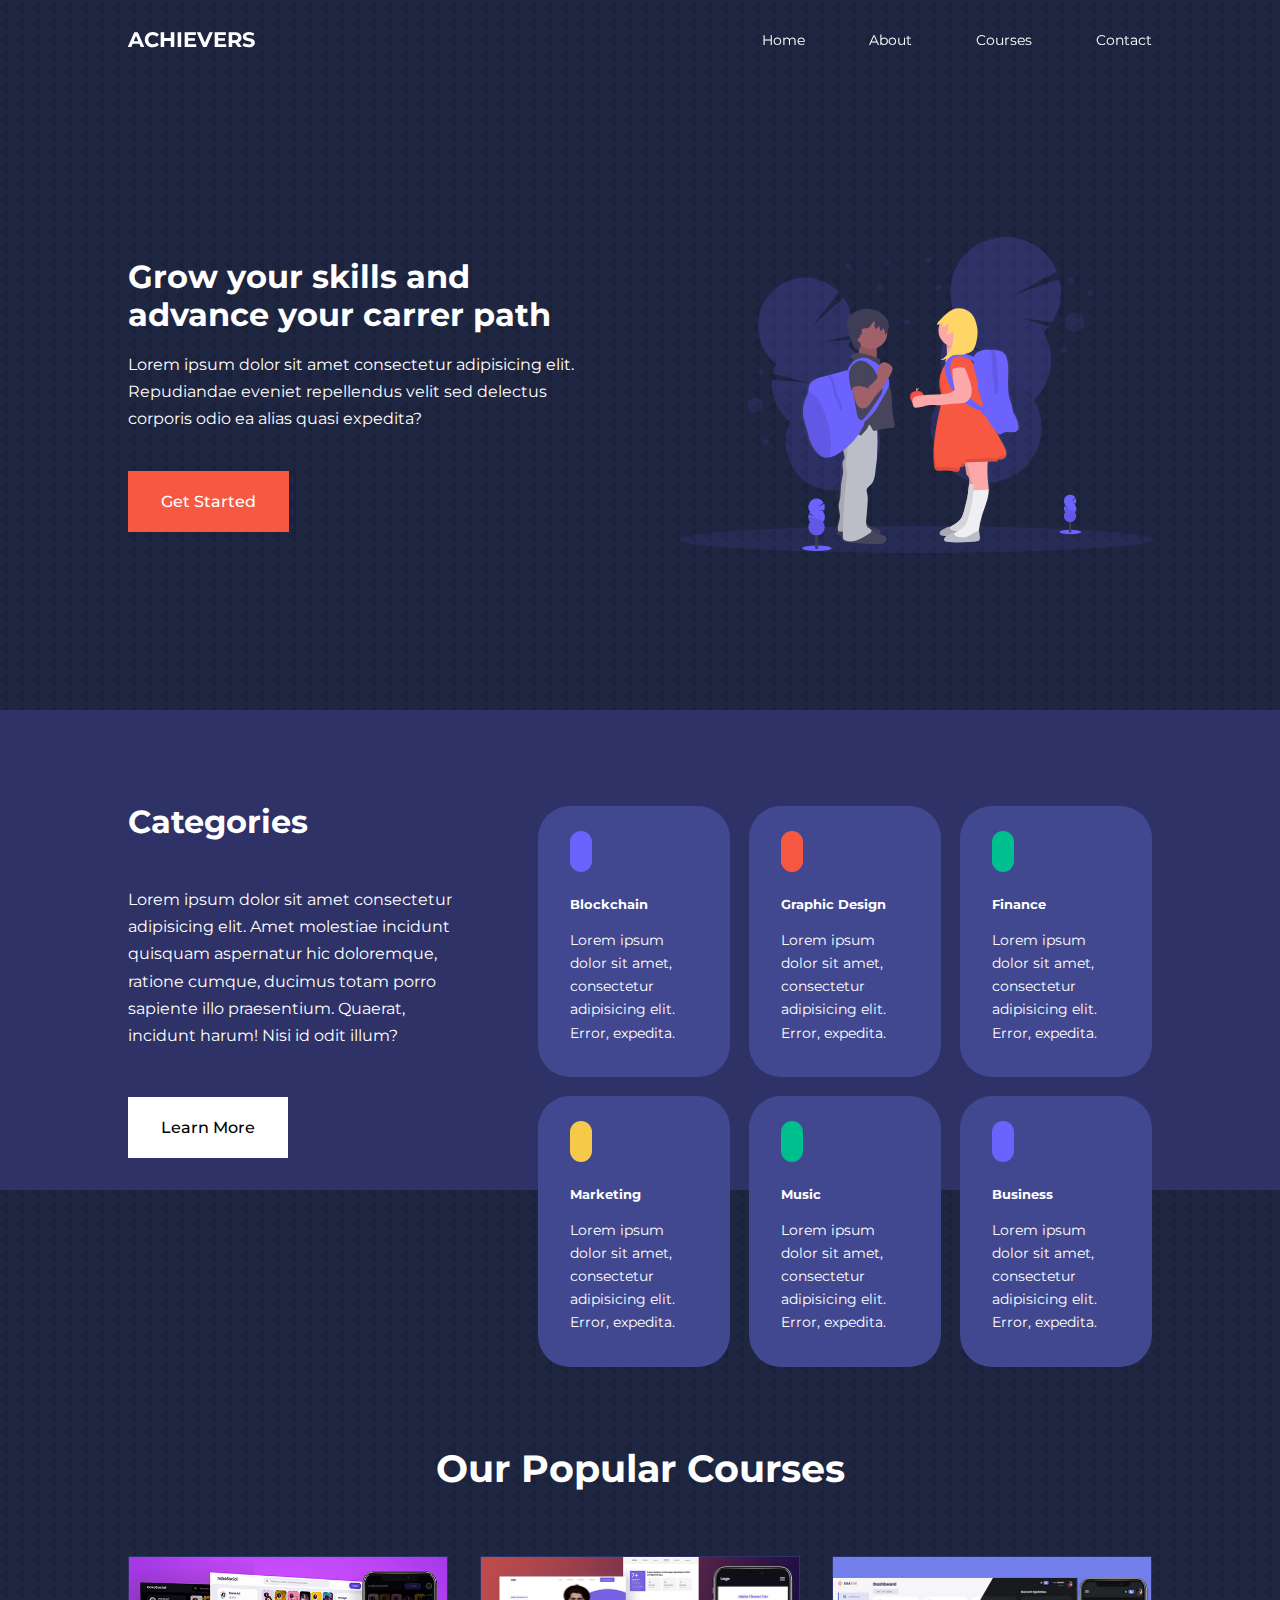
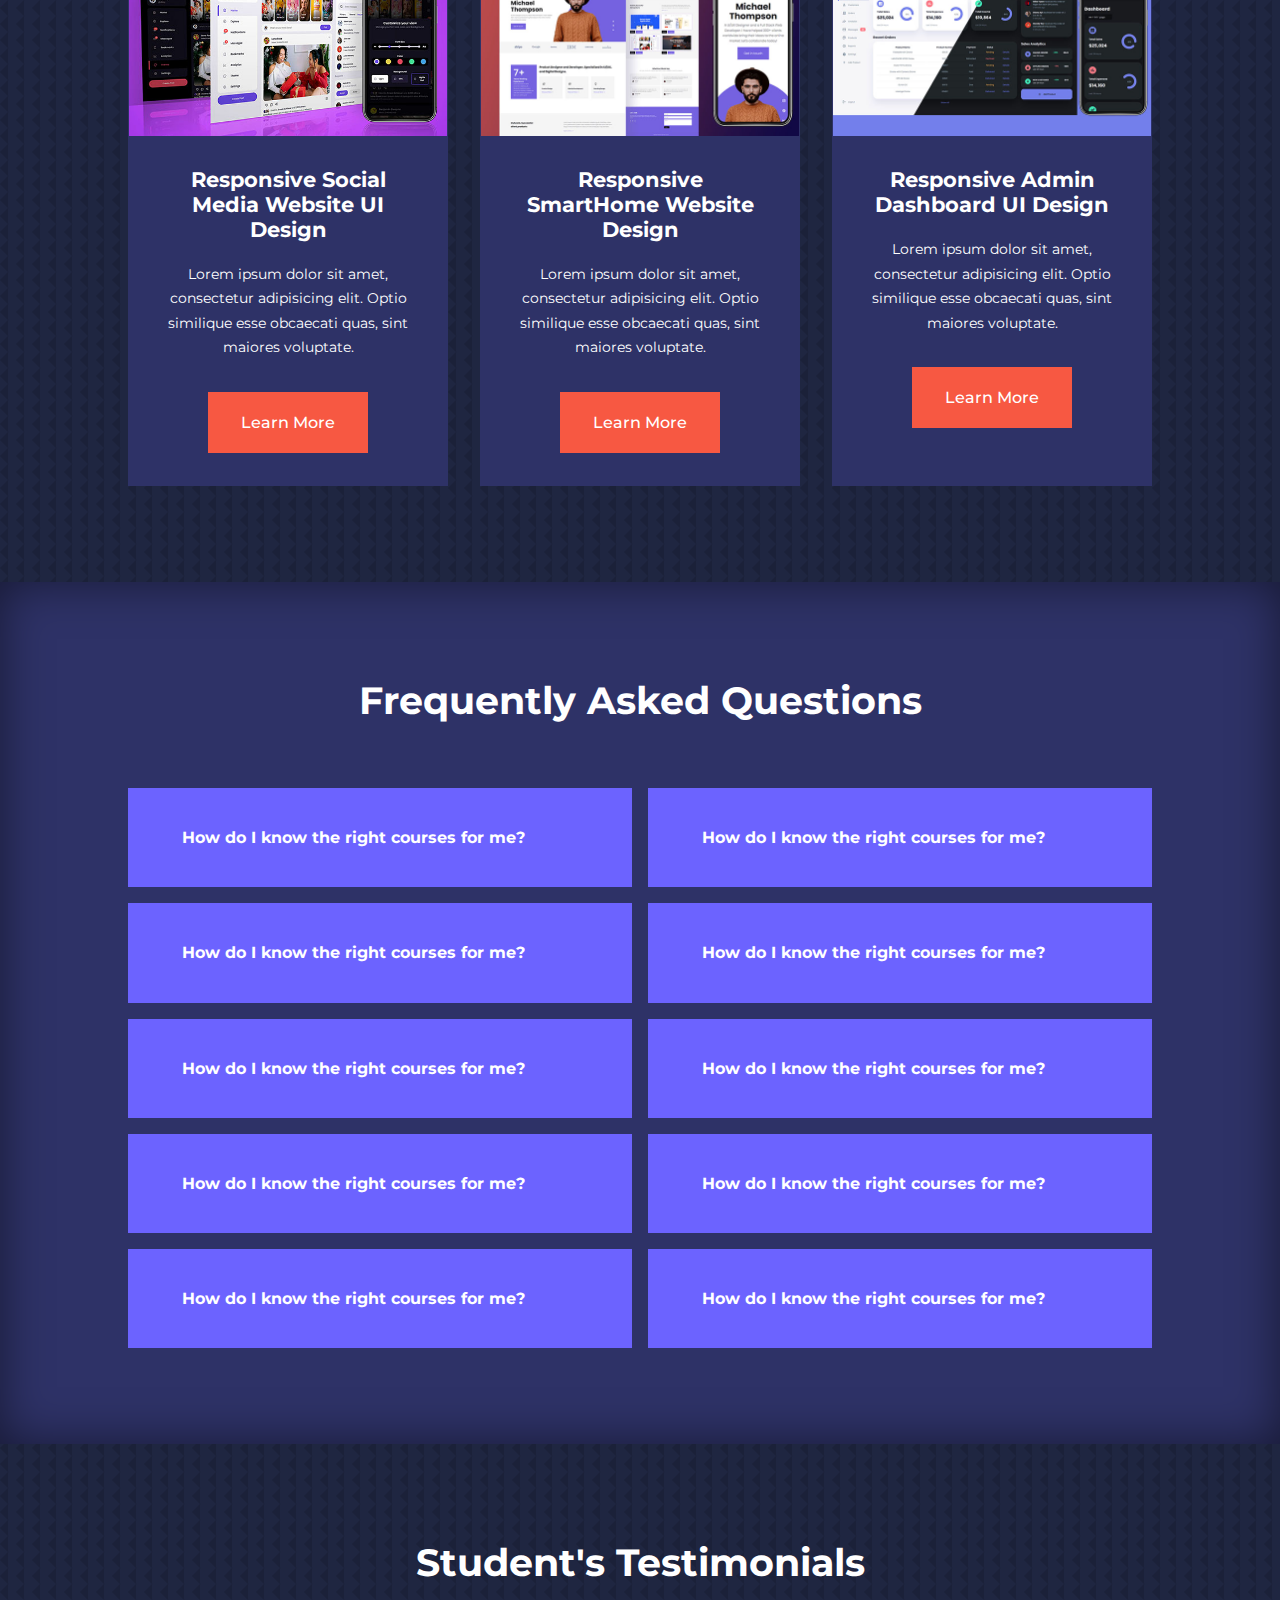
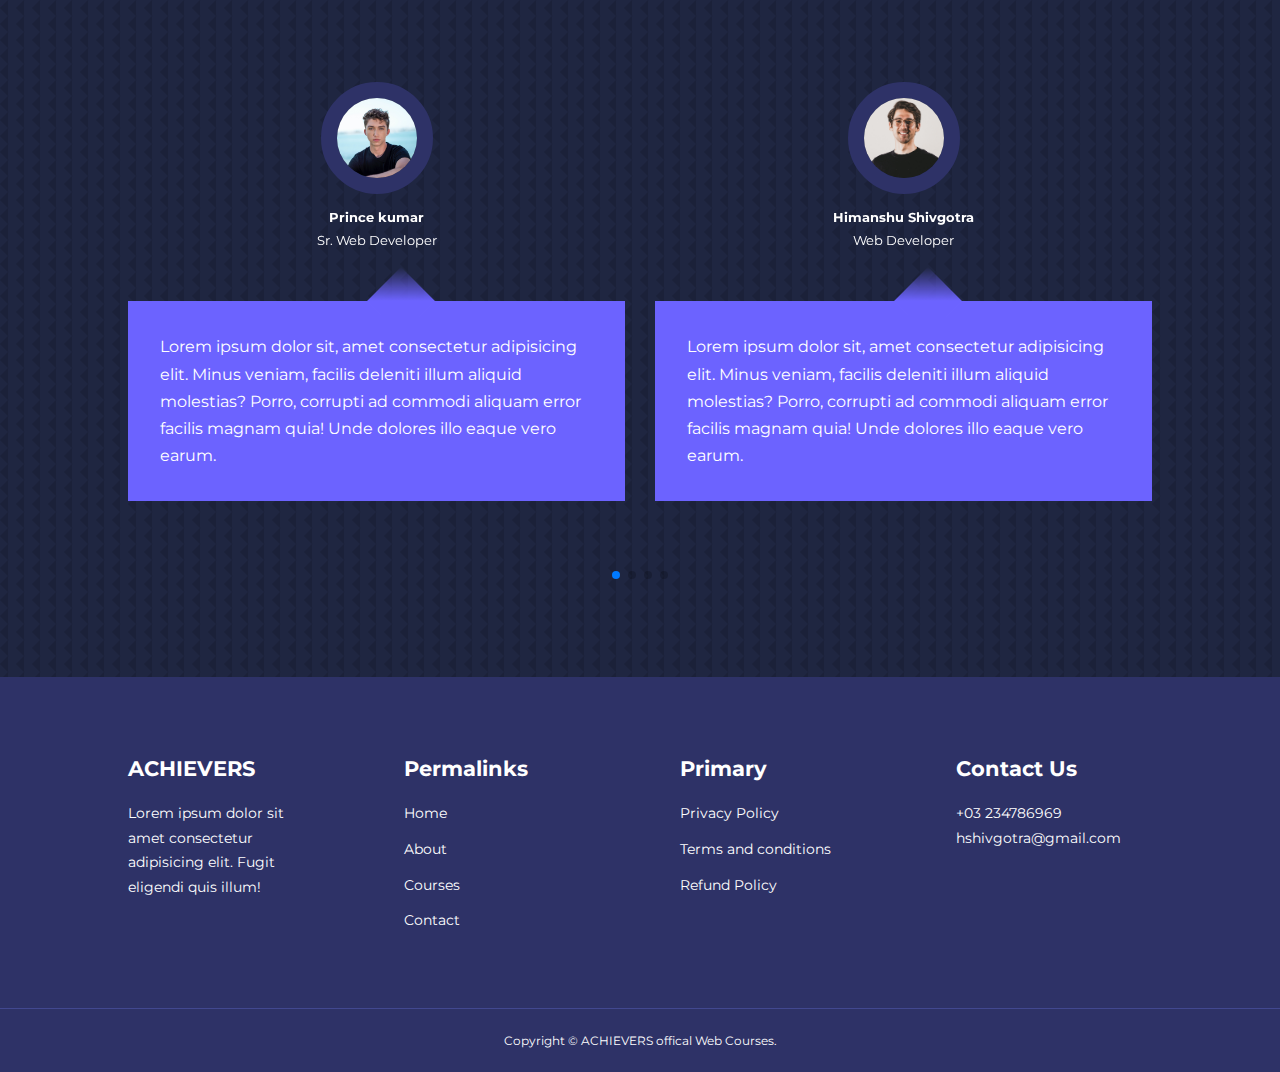
==== index.html @ 848cae5c "Acheivers Course Website" ====
<!DOCTYPE html>
<html lang="en">

<head>
    <meta charset="UTF-8">
    <meta http-equiv="X-UA-Compatible" content="IE=edge">
    <meta name="viewport" content="width=device-width, initial-scale=1.0">
    <title>Achievers</title>
    <link rel="stylesheet" href="./css/style.css">
    <!-- Font Awesome CDN link  -->
    <link rel="stylesheet" href="https://unicons.iconscout.com/release/v4.0.0/css/line.css">
    <!-- Google Font  -->
    <link rel="preconnect" href="https://fonts.googleapis.com">
    <link rel="preconnect" href="https://fonts.gstatic.com" crossorigin>
    <link
        href="https://fonts.googleapis.com/css2?family=Montserrat:ital,wght@0,300;0,400;0,500;0,700;0,800;0,900;1,600&display=swap"
        rel="stylesheet">

    <!-- Swiper  JS  -->
    <link rel="stylesheet" href="https://unpkg.com/swiper@8/swiper-bundle.min.css" />
    <style>
        body {
            background-image: url("images/bg-texture.png");
        }
    </style>
</head>

<body>
    <nav>
        <!--this type of naming called BEM naming -->
        <div class="container nav__container">
            <a href="index.html">
                <h4>ACHIEVERS</h4>
            </a>
            <ul class="nav__menu">
                <li><a href="index.html">Home</a></li>
                <li><a href="about.html">About</a></li>
                <li><a href="courses.html">Courses</a></li>
                <li><a href="contact.html">Contact</a></li>
            </ul>
            <button id="open-menu-btn"><i class="uil uil-bars"></i></button>
            <button id="close-menu-btn"><i class="uil uil-times"></i></button>
        </div>
    </nav>

    <!-- ================================= END OF NAVBAR ================================     -->

    <!-- =================  HEADER =========================    -->
    <header>
        <div class="container header__container">
            <div class="header__left">
                <h1>Grow your skills and advance your carrer path</h1>
                <p>Lorem ipsum dolor sit amet consectetur adipisicing elit. Repudiandae eveniet repellendus velit sed
                    delectus corporis odio ea alias quasi expedita?</p>
                <a href="courses.html" class="btn btn-primary">Get Started</a>
            </div>

            <div class="header__right">
                <img src="./images/header.svg">
            </div>
        </div>
    </header>

    <!-- ================= END OF HEADER =========================    -->

    <!-- ======================== CATEGORY ======================================= -->

    <section class="categories">
        <div class="container categories__container">
            <div class="categories__left">
                <h1>Categories</h1>
                <p>Lorem ipsum dolor sit amet consectetur adipisicing elit. Amet molestiae incidunt quisquam
                    aspernatur hic doloremque, ratione cumque, ducimus totam porro sapiente illo praesentium.
                    Quaerat, incidunt harum! Nisi id odit illum?
                </p>
                <a href="#" class="btn">Learn More</a>
            </div>

            <div class="categories__right">
                <article class="category">
                    <span class="category__icon"><i class="uil uil-bitcoin-circle"></i></span>
                    <h5>Blockchain</h5>
                    <p>Lorem ipsum dolor sit amet, consectetur adipisicing elit. Error, expedita.</p>
                </article>

                <article class="category">
                    <span class="category__icon"><i class="uil uil-palette"></i></span>
                    <h5>Graphic Design</h5>
                    <p>Lorem ipsum dolor sit amet, consectetur adipisicing elit. Error, expedita.</p>
                </article>

                <article class="category">
                    <span class="category__icon"><i class="uil uil-usd-circle"></i></span>
                    <h5>Finance</h5>
                    <p>Lorem ipsum dolor sit amet, consectetur adipisicing elit. Error, expedita.</p>
                </article>

                <article class="category">
                    <span class="category__icon"><i class="uil uil-megaphone"></i></span>
                    <h5>Marketing</h5>
                    <p>Lorem ipsum dolor sit amet, consectetur adipisicing elit. Error, expedita.</p>
                </article>

                <article class="category">
                    <span class="category__icon"><i class="uil uil-music"></i></i></span>
                    <h5>Music</h5>
                    <p>Lorem ipsum dolor sit amet, consectetur adipisicing elit. Error, expedita.</p>
                </article>

                <article class="category">
                    <span class="category__icon"><i class="uil uil-puzzle-piece"></i></span>
                    <h5>Business</h5>
                    <p>Lorem ipsum dolor sit amet, consectetur adipisicing elit. Error, expedita.</p>
                </article>

            </div>
        </div>
    </section>

    <!-- ========================END OF CATEGORY ======================================= -->


    <!-- ========================COURSES ======================================= -->

    <section class="courses">
        <h2>Our Popular Courses</h2>
        <div class="container courses__container">
            <article class="course">
                <div class="course__image">
                    <img src="./images/course1.jpg" alt="">
                </div>
                <div class="course__info">
                    <h4>Responsive Social Media Website UI Design</h4>
                    <p>Lorem ipsum dolor sit amet, consectetur adipisicing elit. Optio similique esse obcaecati quas,
                        sint
                        maiores voluptate.
                    </p>
                    <a href="courses.html" class="btn btn-primary">Learn More</a>
                </div>
            </article>

            <article class="course">
                <div class="course__image">
                    <img src="./images/course2.jpg" alt="">
                </div>
                <div class="course__info">
                    <h4>Responsive SmartHome Website Design</h4>
                    <p>Lorem ipsum dolor sit amet, consectetur adipisicing elit. Optio similique esse obcaecati quas,
                        sint
                        maiores voluptate.
                    </p>
                    <a href="courses.html" class="btn btn-primary">Learn More</a>
                </div>
            </article>

            <article class="course">
                <div class="course__image">
                    <img src="./images/course3.jpg" alt="">
                </div>
                <div class="course__info">
                    <h4>Responsive Admin Dashboard UI Design</h4>
                    <p>Lorem ipsum dolor sit amet, consectetur adipisicing elit. Optio similique esse obcaecati quas,
                        sint
                        maiores voluptate.
                    </p>
                    <a href="courses.html" class="btn btn-primary">Learn More</a>
                </div>
            </article>
        </div>
    </section>



    <!-- ========================END OF COURSES ======================================= -->


    <!-- ======================== FAQs======================================= -->

    <section class="faqs">
        <h2>Frequently Asked Questions</h2>
        <div class="container faqs__container">
            <article class="faq">
                <div class="faq__icon"><i class="uil uil-plus"></i></div>
                <div class="question__answer">
                    <h4>How do I know the right courses for me?</h4>
                    <p>Lorem ipsum dolor, sit amet consectetur adipisicing elit. Minima facere quaerat nam quos ea
                        fugiat sapiente eos ipsam accusantium id facilis commodi dolorem tempora autem, reiciendis

                    </p>
                </div>
            </article>

            <article class="faq">
                <div class="faq__icon"><i class="uil uil-plus"></i></div>
                <div class="question__answer">
                    <h4>How do I know the right courses for me?</h4>
                    <p>Lorem ipsum dolor, sit amet consectetur adipisicing elit. Minima facere quaerat nam quos ea
                        fugiat sapiente eos ipsam accusantium id facilis commodi dolorem tempora autem, reiciendis

                    </p>
                </div>
            </article>

            <article class="faq">
                <div class="faq__icon"><i class="uil uil-plus"></i></div>
                <div class="question__answer">
                    <h4>How do I know the right courses for me?</h4>
                    <p>Lorem ipsum dolor, sit amet consectetur adipisicing elit. Minima facere quaerat nam quos ea
                        fugiat sapiente eos ipsam accusantium id facilis commodi dolorem tempora autem, reiciendis

                    </p>
                </div>
            </article>

            <article class="faq">
                <div class="faq__icon"><i class="uil uil-plus"></i></div>
                <div class="question__answer">
                    <h4>How do I know the right courses for me?</h4>
                    <p>Lorem ipsum dolor, sit amet consectetur adipisicing elit. Minima facere quaerat nam quos ea
                        fugiat sapiente eos ipsam accusantium id facilis commodi dolorem tempora autem, reiciendis

                    </p>
                </div>
            </article>

            <article class="faq">
                <div class="faq__icon"><i class="uil uil-plus"></i></div>
                <div class="question__answer">
                    <h4>How do I know the right courses for me?</h4>
                    <p>Lorem ipsum dolor, sit amet consectetur adipisicing elit. Minima facere quaerat nam quos ea
                        fugiat sapiente eos ipsam accusantium id facilis commodi dolorem tempora autem, reiciendis

                    </p>
                </div>
            </article>

            <article class="faq">
                <div class="faq__icon"><i class="uil uil-plus"></i></div>
                <div class="question__answer">
                    <h4>How do I know the right courses for me?</h4>
                    <p>Lorem ipsum dolor, sit amet consectetur adipisicing elit. Minima facere quaerat nam quos ea
                        fugiat sapiente eos ipsam accusantium id facilis commodi dolorem tempora autem, reiciendis

                    </p>
                </div>
            </article>

            <article class="faq">
                <div class="faq__icon"><i class="uil uil-plus"></i></div>
                <div class="question__answer">
                    <h4>How do I know the right courses for me?</h4>
                    <p>Lorem ipsum dolor, sit amet consectetur adipisicing elit. Minima facere quaerat nam quos ea
                        fugiat sapiente eos ipsam accusantium id facilis commodi dolorem tempora autem, reiciendis

                    </p>
                </div>
            </article>

            <article class="faq">
                <div class="faq__icon"><i class="uil uil-plus"></i></div>
                <div class="question__answer">
                    <h4>How do I know the right courses for me?</h4>
                    <p>Lorem ipsum dolor, sit amet consectetur adipisicing elit. Minima facere quaerat nam quos ea
                        fugiat sapiente eos ipsam accusantium id facilis commodi dolorem tempora autem, reiciendis

                    </p>
                </div>
            </article>

            <article class="faq">
                <div class="faq__icon"><i class="uil uil-plus"></i></div>
                <div class="question__answer">
                    <h4>How do I know the right courses for me?</h4>
                    <p>Lorem ipsum dolor, sit amet consectetur adipisicing elit. Minima facere quaerat nam quos ea
                        fugiat sapiente eos ipsam accusantium id facilis commodi dolorem tempora autem, reiciendis

                    </p>
                </div>
            </article>

            <article class="faq">
                <div class="faq__icon"><i class="uil uil-plus"></i></div>
                <div class="question__answer">
                    <h4>How do I know the right courses for me?</h4>
                    <p>Lorem ipsum dolor, sit amet consectetur adipisicing elit. Minima facere quaerat nam quos ea
                        fugiat sapiente eos ipsam accusantium id facilis commodi dolorem tempora autem, reiciendis

                    </p>
                </div>
            </article>

        </div>
    </section>

    <!-- ========================END OF FAQs======================================= -->


    <!-- ===========================TESTIMONIALS SECTION ===================== -->



    <SECTION class="container testimonials__container Sw mySwiper">
        <h2>Student's Testimonials</h2>
        <div class="swiper-wrapper">
            <article class="testimonial swiper-slide">
                <div class="avatar">
                    <img src="./images/avatar3.jpg">
                </div>
                <div class="testimonial__info">
                    <h5>Prince kumar</h5>
                    <small>Sr. Web Developer</small>
                </div>
                <div class="testimonial__body">
                    <p>Lorem ipsum dolor sit, amet consectetur adipisicing elit. Minus veniam, facilis deleniti illum
                        aliquid molestias? Porro, corrupti ad commodi aliquam error facilis magnam quia! Unde dolores
                        illo eaque vero earum.
                    </p>
                </div>
            </article>

            <article class="testimonial swiper-slide">
                <div class="avatar">
                    <img src="./images/avatar0.jpg">
                </div>
                <div class="testimonial__info">
                    <h5>Himanshu Shivgotra </h5>
                    <small>Web Developer</small>
                </div>
                <div class="testimonial__body">
                    <p>Lorem ipsum dolor sit, amet consectetur adipisicing elit. Minus veniam, facilis deleniti illum
                        aliquid molestias? Porro, corrupti ad commodi aliquam error facilis magnam quia! Unde dolores
                        illo eaque vero earum.
                    </p>
                </div>
            </article>

            <article class="testimonial swiper-slide">
                <div class="avatar">
                    <img src="./images/avatars.jpg">
                </div>
                <div class="testimonial__info">
                    <h5>Sonam Bajwa</h5>
                    <small>Student</small>
                </div>
                <div class="testimonial__body">
                    <p>Lorem ipsum dolor sit, amet consectetur adipisicing elit. Minus veniam, facilis deleniti illum
                        aliquid molestias? Porro, corrupti ad commodi aliquam error facilis magnam quia! Unde dolores
                        illo eaque vero earum.
                    </p>
                </div>
            </article>

            <article class="testimonial swiper-slide">
                <div class="avatar">
                    <img src="./images/avatar2.jpg">
                </div>
                <div class="testimonial__info">
                    <h5>Rahul Jasrotia</h5>
                    <small>Student</small>
                </div>
                <div class="testimonial__body">
                    <p>Lorem ipsum dolor sit, amet consectetur adipisicing elit. Minus veniam, facilis deleniti illum
                        aliquid molestias? Porro, corrupti ad commodi aliquam error facilis magnam quia! Unde dolores
                        illo eaque vero earum.
                    </p>
                </div>
            </article>

            <article class="testimonial swiper-slide">
                <div class="avatar">
                    <img src="./images/avatar4.jpg">
                </div>
                <div class="testimonial__info">
                    <h5>Parul Jasrotia </h5>
                    <small>Student</small>
                </div>
                <div class="testimonial__body">
                    <p>Lorem ipsum dolor sit, amet consectetur adipisicing elit. Minus veniam, facilis deleniti illum
                        aliquid molestias? Porro, corrupti ad commodi aliquam error facilis magnam quia! Unde dolores
                        illo eaque vero earum.
                    </p>
                </div>
            </article>
        </div>
        <div class="swiper-pagination"></div>
    </SECTION>

    <!-- ===========================END OF TESTIMONIALS SECTION ===================== -->


    <!-- ==========================FOOTER ===================== -->

    <footer>
        <div class="container footer__container">
            <div class="footer__1">
                <a href="index.html" class="footer__logo">
                    <h4>ACHIEVERS</h4>
                </a>
                <p>Lorem ipsum dolor sit amet consectetur adipisicing elit. Fugit eligendi quis illum!
                </p>
            </div>

            <div class="footer__2">
                <h4>Permalinks</h4>
                <ul class="permalinks">
                    <li><a href="index.html">Home</a></li>
                    <li><a href="about.html">About</a></li>
                    <li><a href="courses.html">Courses</a></li>
                    <li><a href="contact.html">Contact</a></li>
                </ul>
            </div>

            <div class="footer__3">
                <h4>Primary</h4>
                <ul class="privacy">
                    <li><a href="#">Privacy Policy</a></li>
                    <li><a href="#">Terms and conditions </a></li>
                    <li><a href="#">Refund Policy</a></li>
                </ul>
            </div>

            <div class="footer__4">
                <h4>Contact Us</h4>
                <div>
                    <p>+03 234786969</p>
                    <p>hshivgotra@gmail.com</p>
                </div>

                <ul class="footer__socials">
                    <li><a href="#"><i class="uil uil-facebook-f"></i></a></li>
                    <li><a href="#"><i class="uil uil-instagram-alt"></i></a></li>
                    <li><a href="#"><i class="uil uil-twitter"></i></a></li>
                    <li><a href="#"><i class="uil uil-linkedin-alt"></i></a></li>
                </ul>
            </div>


        </div>
        <div class="footer__copyright">
            <small>Copyright &copy; ACHIEVERS offical Web Courses.</small>
        </div>
    </footer>

    <!-- ==========================END OF FOOTER ===================== -->


    <script src="https://unpkg.com/swiper@8/swiper-bundle.min.js"></script>
    <script src="./main.js"></script>

    <script>
        var swiper = new Swiper(".mySwiper", {
            slidesPerView: 1,
            spaceBetween: 30,
            pagination: {
                el: ".swiper-pagination",
                clickable: true,
            },
            // When windoe width is >= 600px
            breakpoints: {
                600: {
                    slidesPerView: 2
                }
            }

        });
    </script>

</body>

</html>
---- css/style.css ----
* {
    padding: 0;
    margin: 0;
    box-sizing: border-box;
    border: 0;
    text-decoration: none;
    list-style: none
}


:root {
    --color-primary: #6c63ff;
    --color-success: #00bf8e;
    --color-warning: #f7c94b;
    --color-danger: #f75842;
    --color-danger-variant: rgba(247, 88, 66, 0.4);
    --color-white: #fff;
    --color-light: rgba(255, 255, 255, 0.7);
    --color-black: #000;
    --color-bg: #1f2641;
    --color-bg1: #2e3267;
    --color-bg2: #424890;

    --container-width-lg: 80%;
    --container-width-md: 90%;
    --container-width-sm: 94%;

    --transition: all 400ms ease;
}

body {
    font-family: 'Montserrat', sans-serif;
    line-height: 1.7;
    color: var(--color-white);
    background-color: var(--color-bg);
}

.container {
    width: var(--container-width-lg);
    margin: 0 auto;
}

a {
    color: var(--color-white);
}

section {
    padding: 6rem 0;
}

section {
    padding: 6rem 0;
}

section h2 {
    text-align: center;
    margin-bottom: 4rem;
}

h1,
h2,
h3,
h4,
h5 {
    line-height: 1.2;
}

h1 {
    font-size: 1.2;
}

h2 {
    font-size: 2.4rem;
}

h3 {
    font-size: 2rem;
}

h4 {
    font-size: 1.3rem;
}

img {
    width: 100%;
    display: block;
    object-fit: cover;
}

.btn {
    display: inline-block;
    background: var(--color-white);
    color: var(--color-black);
    padding: 1rem 2rem;
    border: 1px solid transparent;
    font-weight: 500;
    transition: var(--transition);
}

.btn:hover {
    background: transparent;
    color: var(--color-white);
    border-color: var(--color-white);
}

.btn-primary {
    background: var(--color-danger);
    color: var(--color-white);
}

/* ================================== NAVBAR ================================ */

nav {
    background: transparent;
    width: 100vw;
    height: 5rem;
    position: fixed;
    top: 0;
    z-index: 11;
}

/* change navbar style on scroll using javascript  */
.window-scroll {
    background: var(--color-primary);
    box-shadow: 0 1rem 2rem rgba(0, 0, 0, 0.2);
}

.nav__container {
    height: 100%;
    display: flex;
    justify-content: space-between;
    align-items: center;
}

nav button {
    display: none;
}

.nav__menu {
    display: flex;
    align-items: center;
    gap: 4rem;

}

.nav__menu a {
    font-size: 0.9rem;
    transition: var(--transition);
}

.nav__menu a:hover {
    color: var(--color-bg2);
}


/* ================================== HEADER SECTION ================================ */

header {
    position: relative;
    top: 5rem;
    overflow: hidden;
    height: 70vh;
    margin-bottom: 5rem;
}

.header__container {
    display: grid;
    grid-template-columns: 1fr 1fr;
    align-items: center;
    gap: 5rem;
    height: 100%;
}

.header__left p {
    margin: 1rem 0 2.4rem;
}

/* ================================== CATEGORIES  ================================ */

.categories {
    background: var(--color-bg1);
    height: 30rem;
}

.categories h1 {
    line-height: 1;
    margin-bottom: 3rem;
}

.categories__container {
    display: grid;
    grid-template-columns: 40% 60%;
    /* gap: 4rem; */
}

.categories__left {
    margin-right: 4rem;
}

.categories__left p {
    margin: 1rem 0 3rem;
}

.categories__right {
    display: grid;
    grid-template-columns: repeat(3, 1fr);
    gap: 1.2rem;
}

.category {
    background: var(--color-bg2);
    padding: 2rem;
    border-radius: 2rem;
    transition: var(--transition);
}

.category:hover {
    box-shadow: 0 3rem 3rem rgba(0, 0, 0, 0.3);
    z-index: 1;
}

/* ICON BG COLOR */
.category:nth-child(2) .category__icon {
    background: var(--color-danger);
}

.category:nth-child(3) .category__icon {
    background: var(--color-success);
}

.category:nth-child(4) .category__icon {
    background: var(--color-warning);
}

.category:nth-child(5) .category__icon {
    background: var(--color-success);
}

/* ICON  */

.category__icon {
    background-color: var(--color-primary);
    padding: 0.7rem;
    border-radius: 0.9rem;
}

.category h5 {
    margin: 2rem 0 1rem;
}

.category p {
    font-size: 0.85rem;
}

/* ========================POPULAR COURSES =======================================  */

.courses {
    margin-top: 10rem;
}

.courses__container {
    display: grid;
    grid-template-columns: repeat(3, 1fr);
    gap: 2rem;
}

.course {
    background: var(--color-bg1);
    text-align: center;
    border: 1px solid transparent;
    transition: var(--transition);
}

.course:hover {
    background: transparent;
    border-color: var(--color-primary);
}

.course__info {
    padding: 2rem;
}

.course__info p {
    margin: 1.2rem 0 2rem;
    font-size: 0.9rem;
}

/* ======================== FAQs =======================================  */

.faqs {
    background: var(--color-bg1);
    box-shadow: inset 0 0 3rem rgba(0, 0, 0, 0.5);
}

.faqs__container {
    display: grid;
    grid-template-columns: 1fr 1fr;
    gap: 1rem;

}

.faq {
    padding: 2rem;
    align-items: center;
    display: flex;
    gap: 1.4rem;
    height: fit-content;
    background: var(--color-primary);
}

.faq h4 {
    font-size: 1rem;
    line-height: 2.2;
}

.faq__icon {
    align-self: flex-start;
    font-size: 1.2rem;
}

.faq p {
    margin-top: 0.8rem;
    display: none;
}

.faq.open p {
    display: block;
}

/* ======================== Testimonials =======================================  */

.testimonials__container {
    overflow-x: hidden;
    position: relative;
    margin-bottom: 5rem;
}

.testimonial {
    padding-top: 2rem;
}

.avatar {
    width: 7rem;
    height: 7rem;
    border-radius: 50%;
    overflow: hidden;
    margin: 0 auto 1rem;
    border: 1rem solid var(--color-bg1);
}

.testimonial__info {
    text-align: center;
}

.testimonial__body {
    background: var(--color-primary);
    padding: 2rem;
    margin-top: 3rem;
    position: relative;
}

.testimonial__body::before {
    content: "";
    background: linear-gradient(135deg, transparent, var(--color-primary), var(--color-primary));
    width: 3rem;
    height: 3rem;
    position: absolute;
    left: 50%;
    top: -1.5rem;
    transform: rotate(45deg);
}


/* ======================== FOOTER =======================================  */

footer {
    background: var(--color-bg1);
    padding-top: 5rem;
    font-size: 0.9rem;
}

.footer__container {
    display: grid;
    grid-template-columns: repeat(4, 1fr);
    gap: 5rem;
}

.footer__container>div h4 {
    margin-bottom: 1.2rem;
}

footer__1 p {
    margin: 0 0 2rem;
}

footer ul li {
    margin-bottom: 0.7rem;
}

footer ul li a:hover {
    text-decoration: underline;
}

.footer__socials {
    display: flex;
    gap: 1rem;
    font-size: 1.2rem;
    margin-top: 2rem;
}

.footer__copyright {
    text-align: center;
    margin-top: 4rem;
    padding: 1.2rem 0;
    border-top: 1px solid var(--color-bg2);
}

/* ============================= MEDIA QUERIES (TABLETS)============================== */

@media screen and (max-width: 1024px) {
    .container {
        width: var(--container-width-md);
    }

    h1 {
        font-size: 2.2rem;
    }

    h2 {
        font-size: 1.7rem;
    }

    h3 {
        font-size: 1.4rem;
    }

    h4 {
        font-size: 1.2rem;
    }

    /* =============NAVABAR======================= */

    nav button {
        display: inline-block;
        background: transparent;
        font-size: 1.8rem;
        color: var(--color-white);
        cursor: pointer;
    }

    nav button#close-menu-btn {
        display: none;
    }

    .nav__menu {
        position: fixed;
        top: 5rem;
        right: 5%;
        height: fit-content;
        width: 18rem;
        flex-direction: column;
        gap: 0;
        display: none;

    }

    .nav__menu li {
        width: 100%;
        height: 5.8rem;
        animation: animateNavItems 400ms linear forwards;
        transform-origin: top right;
        opacity: 0;

    }

    .nav__menu li:nth-child(2) {
        animation-delay: 200ms;
    }

    .nav__menu li:nth-child(3) {
        animation-delay: 300ms;
    }

    .nav__menu li:nth-child(4) {
        animation-delay: 400ms;
    }



    @keyframes animateNavItems {
        0% {
            transform: rotateZ(-90deg) rotate(90deg) scale(0.1);
        }

        100% {
            transform: rotateZ(0);
            opacity: 1;
        }

    }

    .nav__menu li a {
        background-color: var(--color-primary);
        box-shadow: -4rem 6rem 10rem rgba(0, 0, 0, 0.6);
        width: 100%;
        height: 100%;
        display: grid;
        place-items: center;
    }

    .nav__menu li a:hover {
        background: var(--color-bg2);
        color: var(--color-white);
    }



    /* =============Header======================= */

    header {
        height: 52vh;
        margin-bottom: 4rem;
    }

    .header__container {
        gap: 0;
        padding-bottom: 3rem;
    }



    /* ================================= CATEGORIES ============================ */


    .categories {
        height: auto;

    }

    .categories__container {
        grid-template-columns: 1fr;
        gap: 3rem;
    }

    .categories__left {
        margin-right: 0;
    }

    /* ================================= POPULAR COURSES ============================ */

    .course {
        margin-top: 0;
    }

    .courses__container {
        grid-template-columns: 1fr 1fr;
    }

    /* ================================= FAQS ============================ */

    .faqs__container {
        grid-template-columns: 1fr;
    }

    .faq {
        padding: 1.5rem;
    }

    /* ================================= FOOTER============================ */

    .footer__container {
        grid-template-columns: 1fr 1fr;
    }


}


/* ================================= MEDIA QUERY (MOBILES)============================ */

@media screen and (max-width:600px) {

    .container {
        width: var(--container-width-sm);
    }

    /* ================================= NAVBAR============================ */

    .nav__menu {
        right: 3%;
    }

    /* ================================= HEADER============================ */

    header {
        height: 100vh;
    }

    .header__container {
        grid-template-columns: 1fr;
        text-align: center;
        margin-top: 0;
    }

    .header__left p {
        margin-bottom: 1.3rem, ;
    }

    /* ================================= CATEGORIES============================ */

    .categories__right {
        grid-template-columns: 1fr 1fr;
        gap: 0.7rem;
    }

    .category {
        padding: 1rem;
        border-radius: 1rem;
    }

    .category__icon {
        margin-top: 4px;
        display: inline-block;
    }

    /* ================================= POPULAR COURSES ============================ */


    .course {
        margin-top: 0;
        padding-top: 0;
    }

    .courses__container {
        grid-template-columns: 1fr;
    }

    /* ================================= TESTIMONIALS ============================ */

    .testimonials__body {
        padding: 1.2rem;
    }

    /* ================================= FOOTER============================ */

    .footer__container {
        grid-template-columns: 1fr;
        text-align: center;
        gap: 2rem;

    }

    .footer__1 p {
        margin: 1rem auto;
    }

    .footer__socials {
        justify-content: center;
    }

}

/* =================================   END INDEX PAGE============================ */
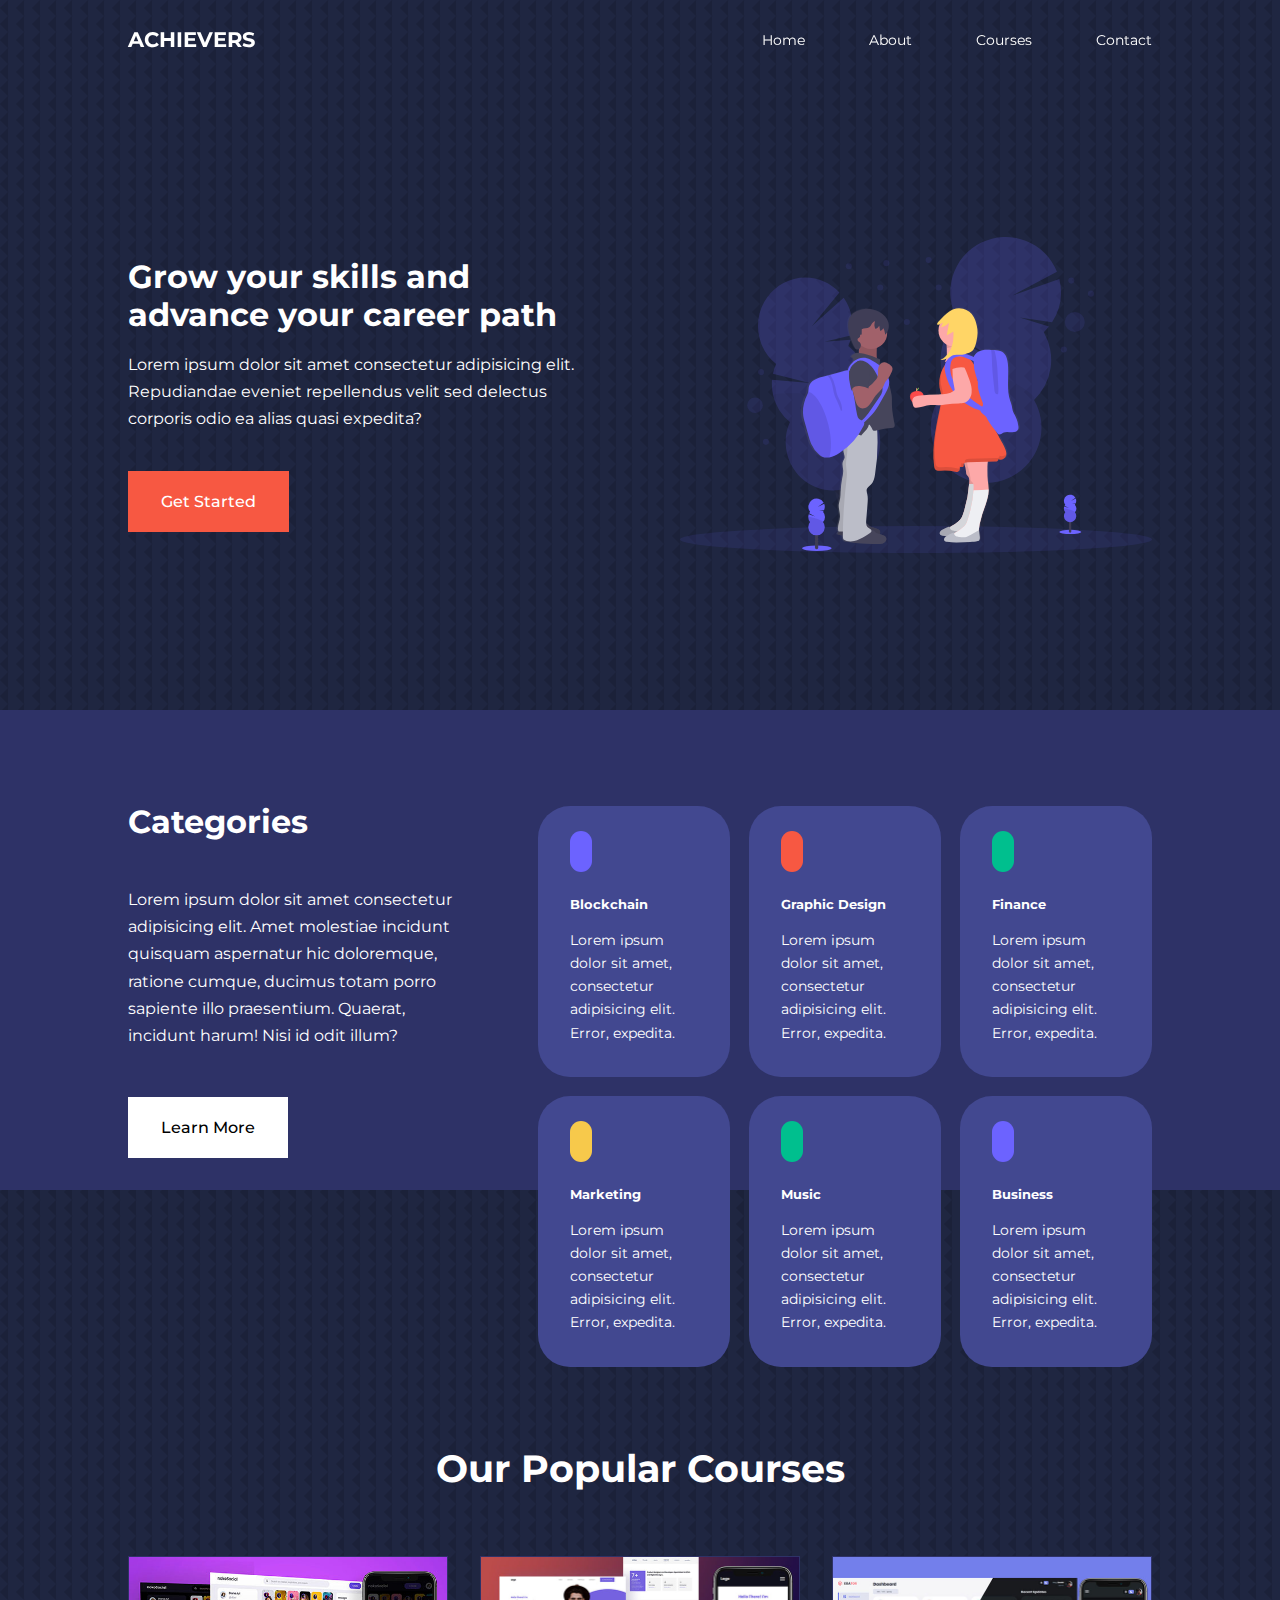
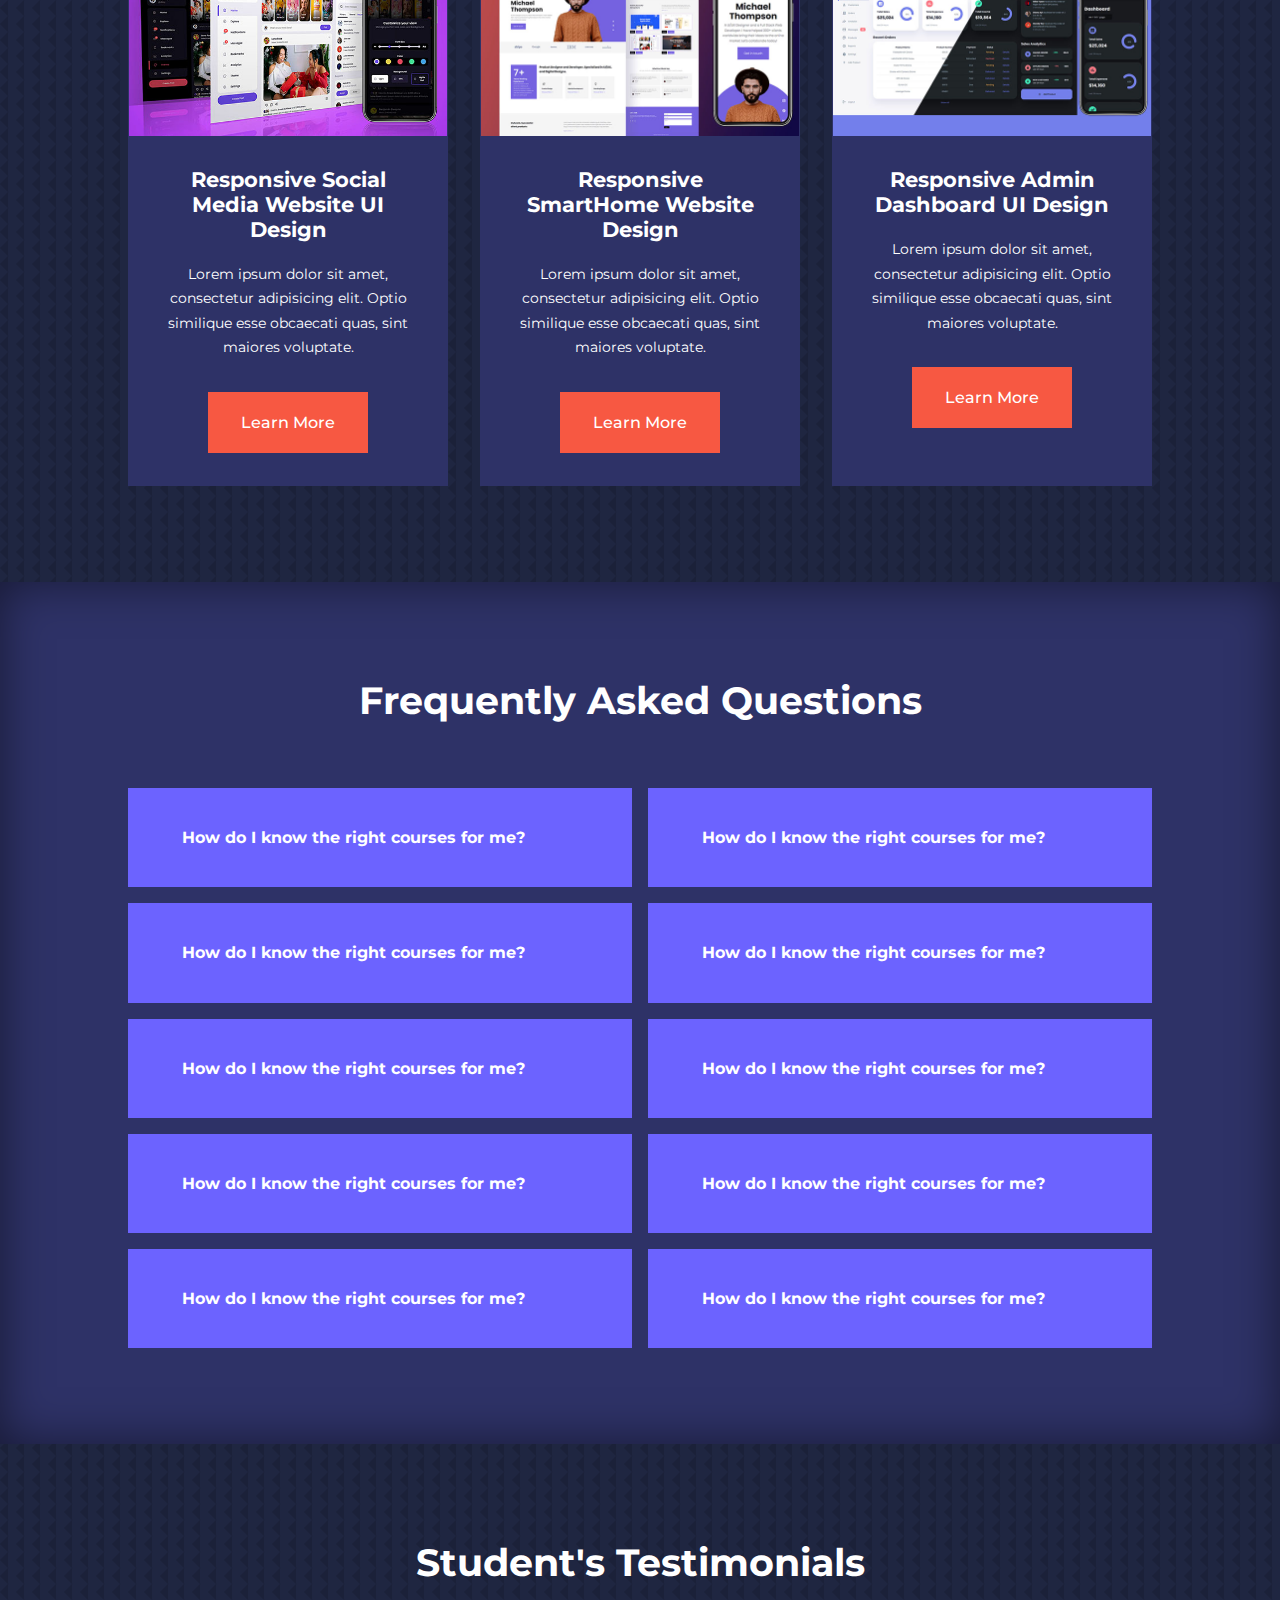
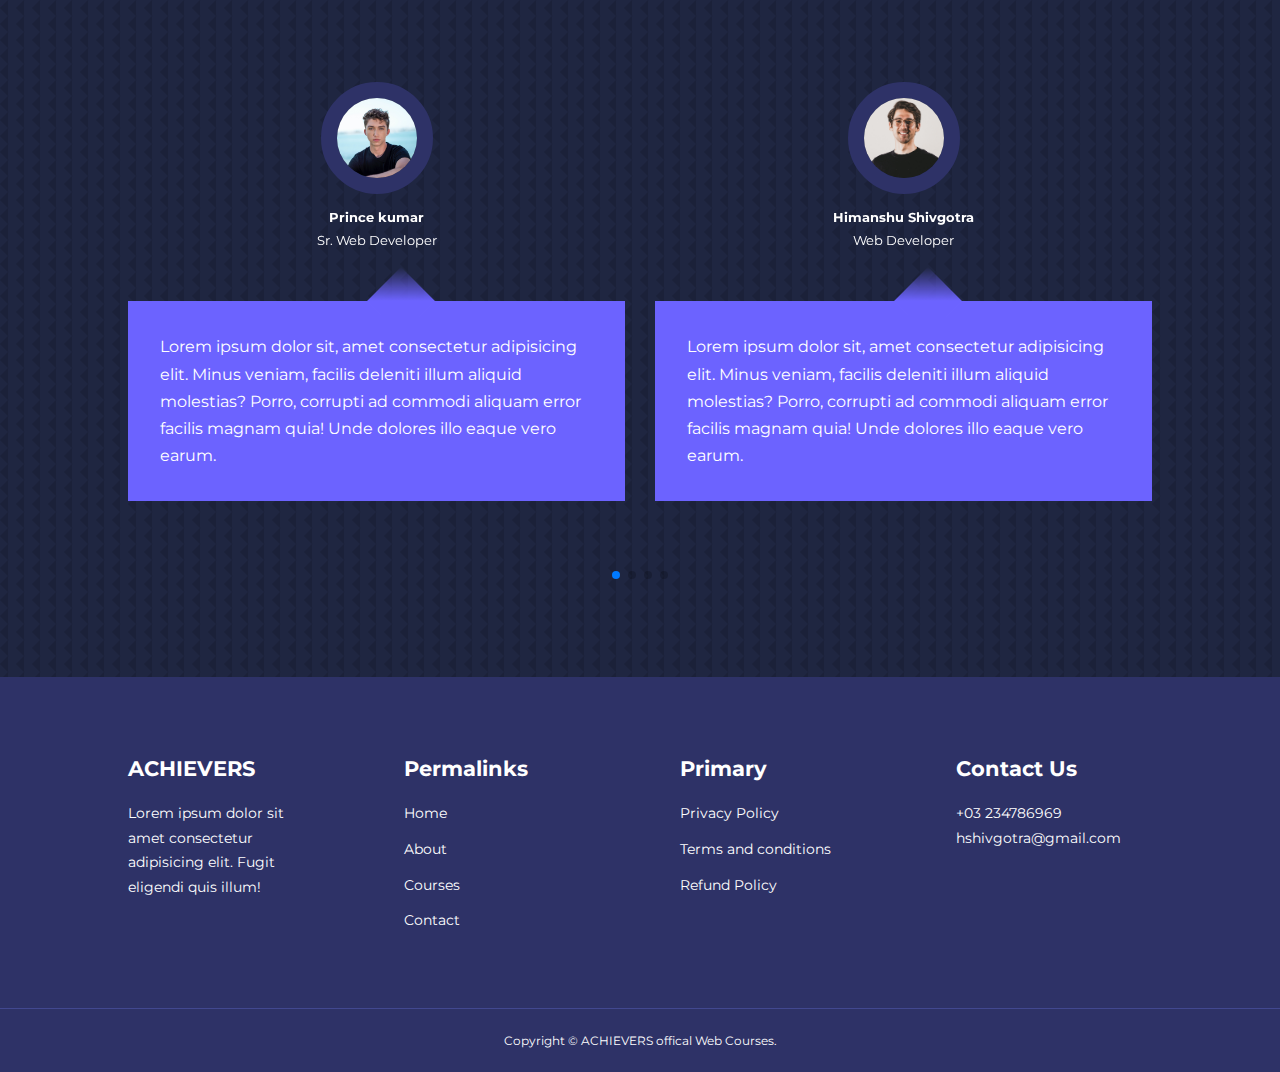
==== commit bb720293: "Achievers Courses Website" ====
--- a/index.html
+++ b/index.html
@@ -49,7 +49,7 @@
     <header>
         <div class="container header__container">
             <div class="header__left">
-                <h1>Grow your skills and advance your carrer path</h1>
+                <h1>Grow your skills and advance your career path</h1>
                 <p>Lorem ipsum dolor sit amet consectetur adipisicing elit. Repudiandae eveniet repellendus velit sed
                     delectus corporis odio ea alias quasi expedita?</p>
                 <a href="courses.html" class="btn btn-primary">Get Started</a>
@@ -371,7 +371,7 @@
                     <img src="./images/avatar4.jpg">
                 </div>
                 <div class="testimonial__info">
-                    <h5>Parul Jasrotia </h5>
+                    <h5>Princy shivgotra </h5>
                     <small>Student</small>
                 </div>
                 <div class="testimonial__body">
